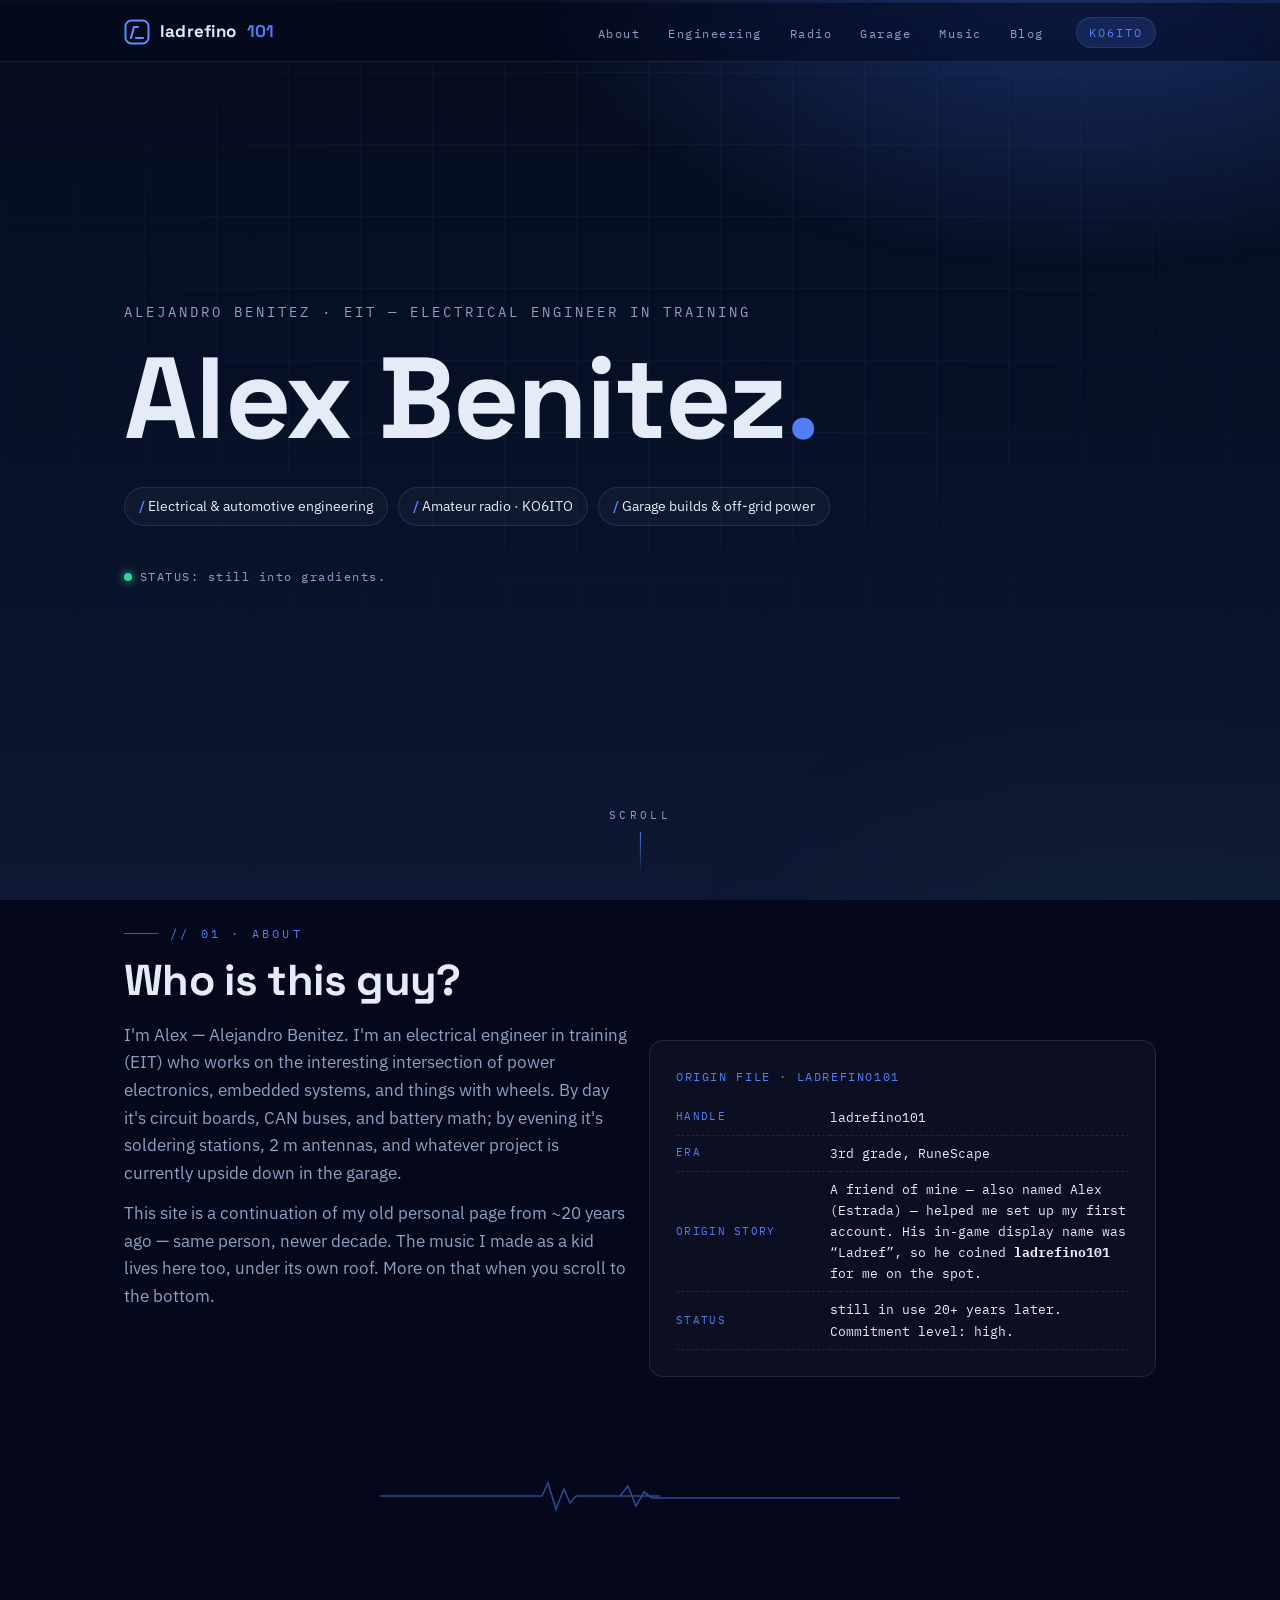
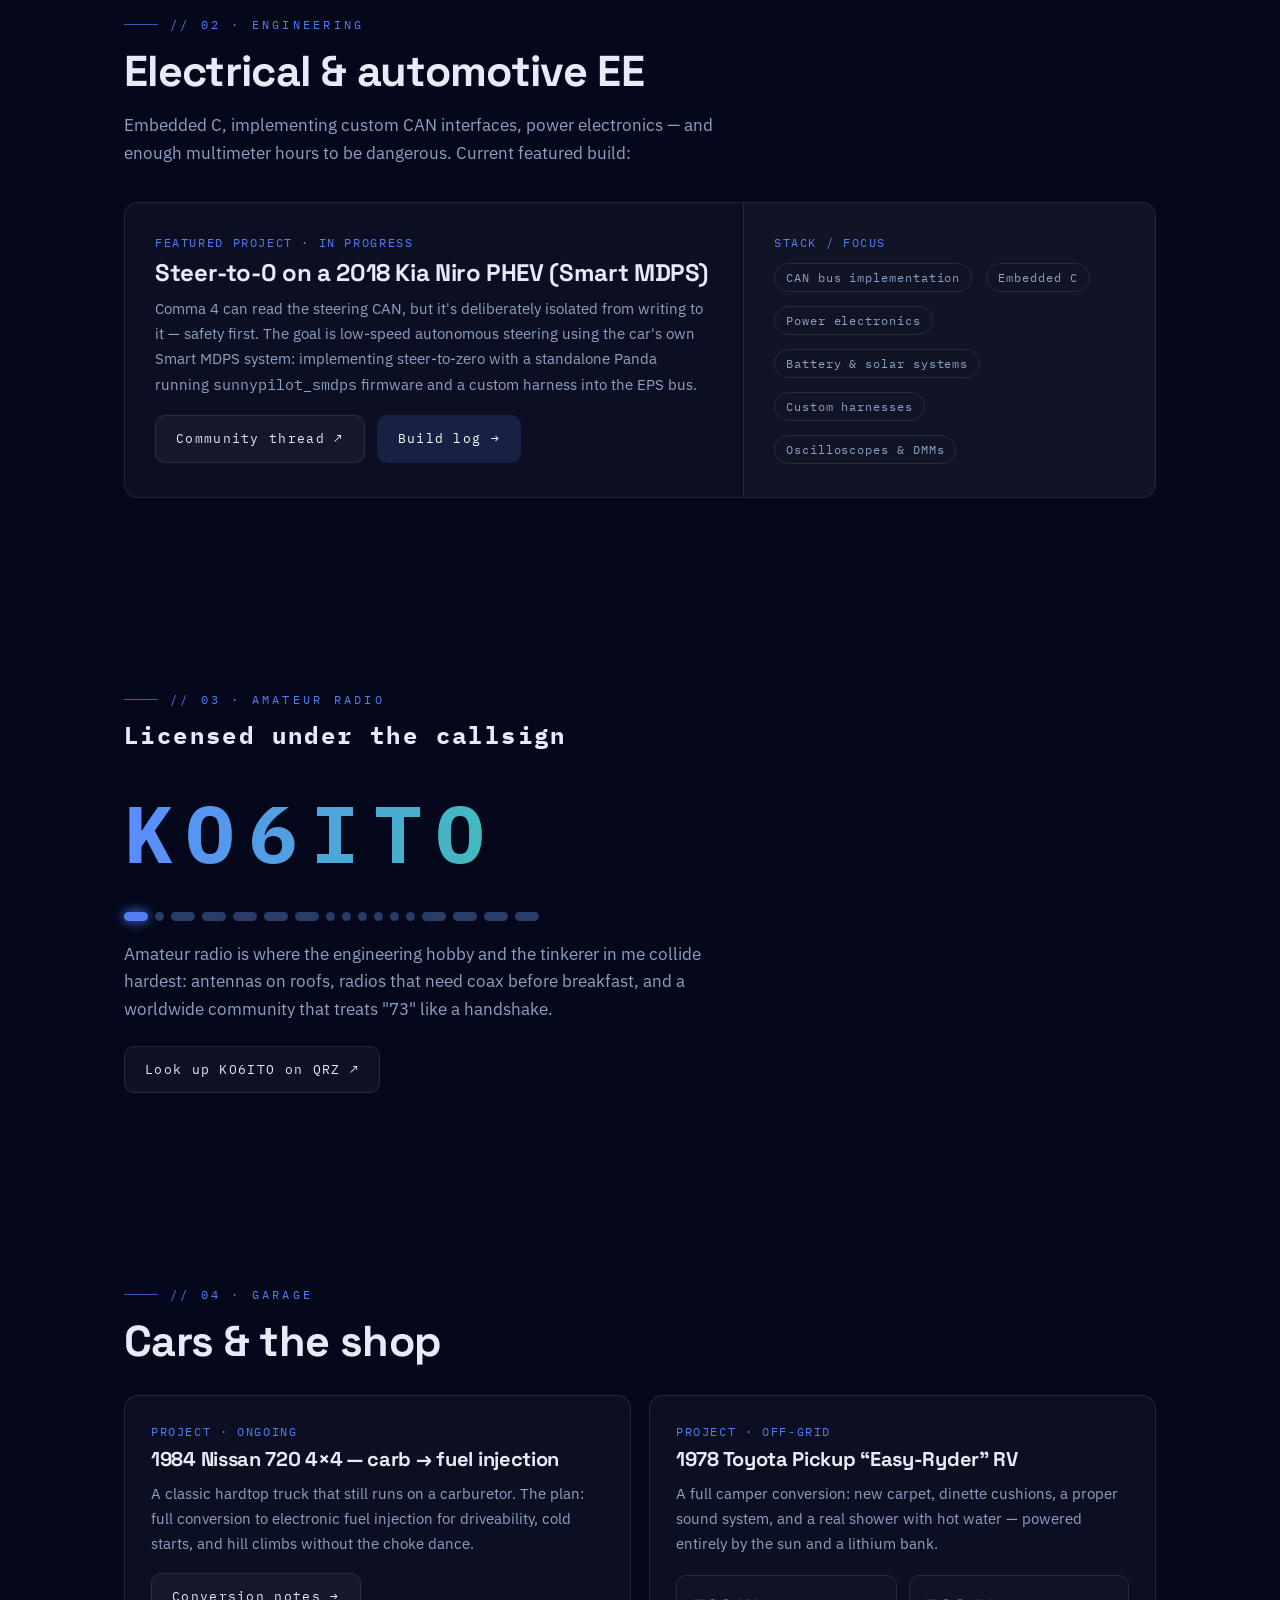
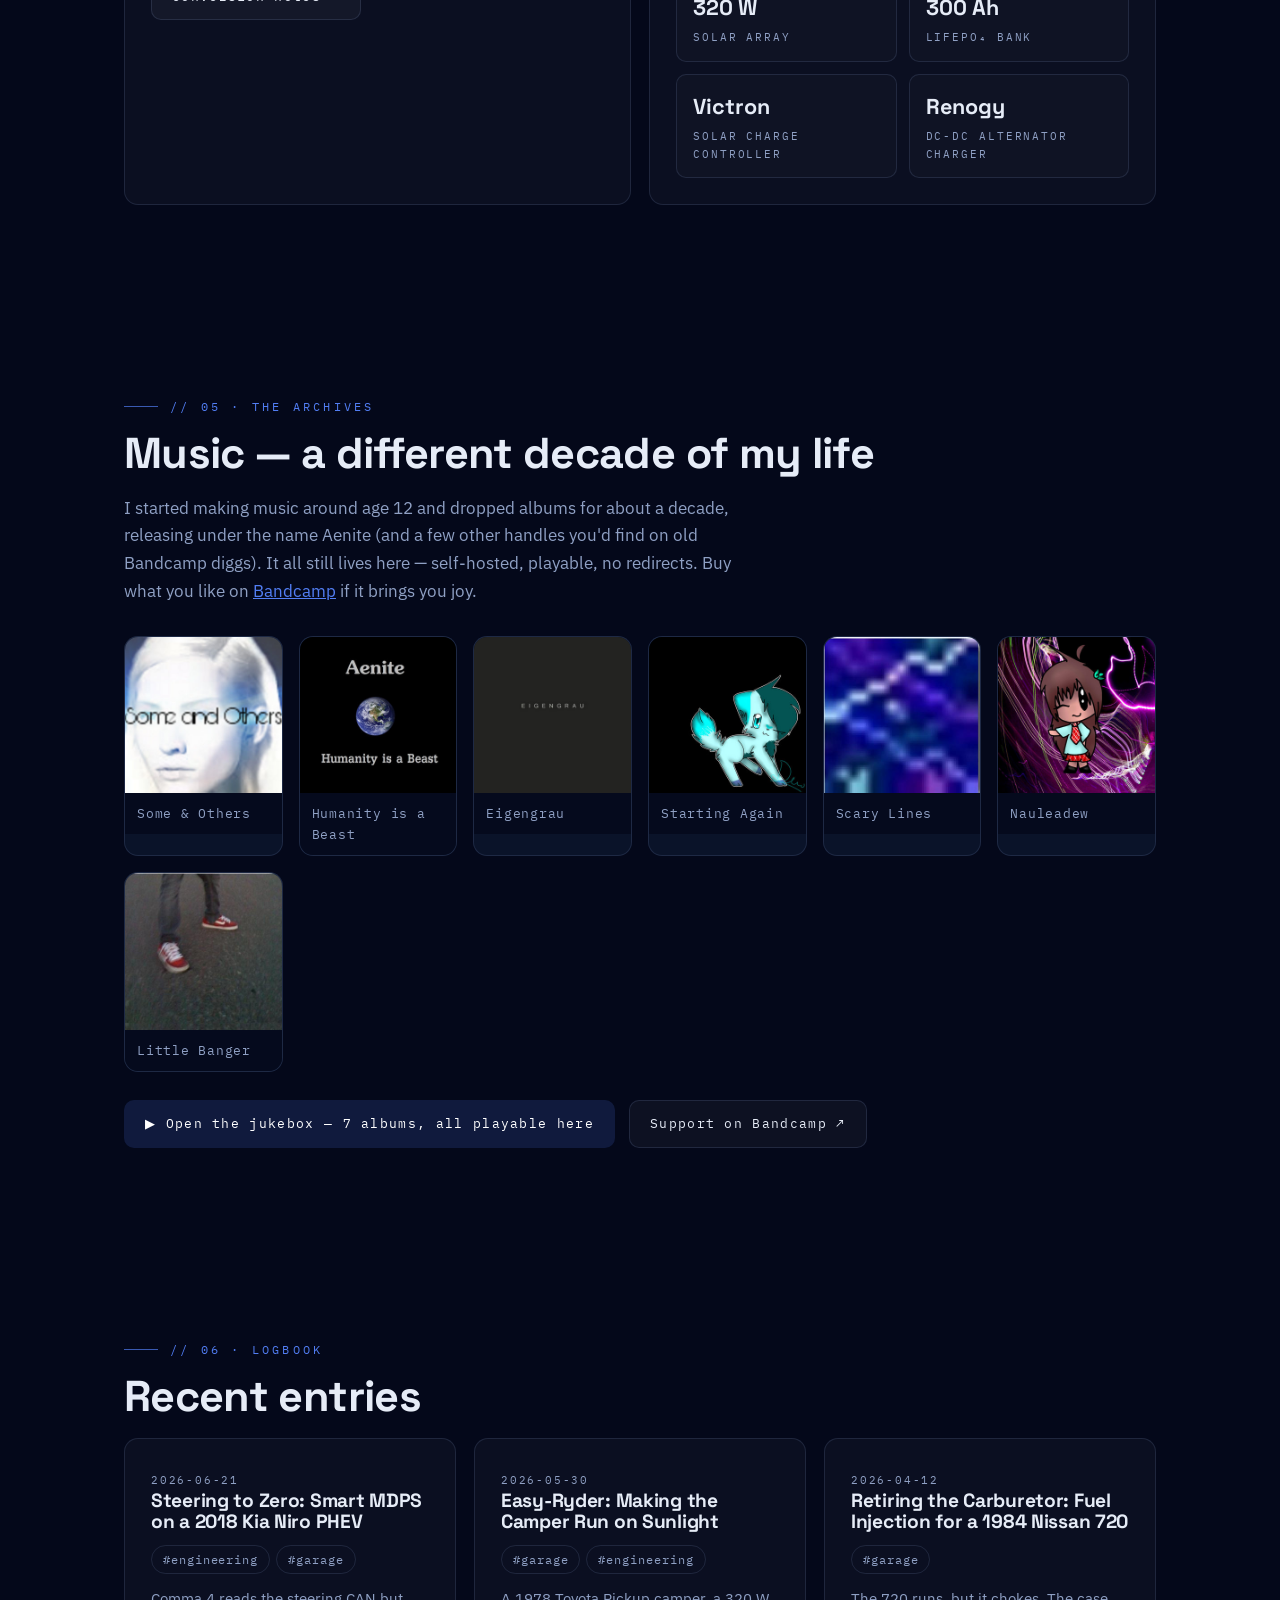
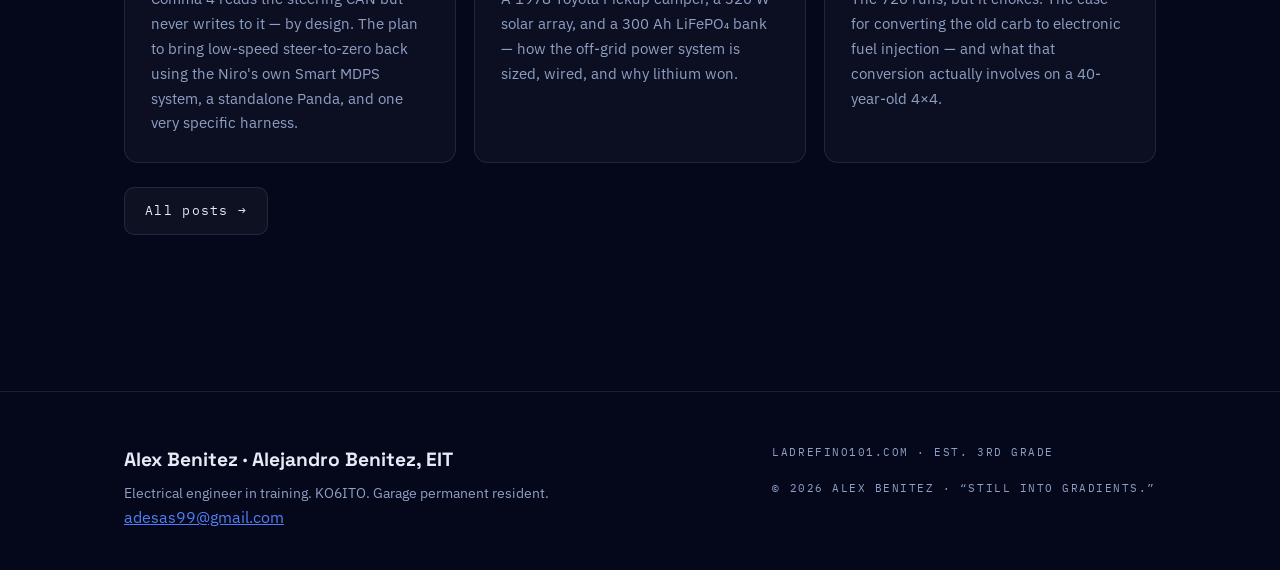
==== index.html @ 6d886c94 "Initial commit" ====
<!DOCTYPE html>
<html lang="en">
<head>
  <meta charset="UTF-8">
  <meta name="viewport" content="width=device-width, initial-scale=1.0">
  <title>Alex Benitez — Electrical Engineer · KO6ITO · Garage</title>
  <meta name="description" content="Alex Benitez (Alejandro Benitez), EIT — electrical engineer, amateur radio operator KO6ITO, and garage builder. Projects in automotive electronics, off-grid solar, and a music archive from another decade of my life.">
  <link rel="icon" type="image/svg+xml" href="favicon.svg">
  <link rel="preconnect" href="https://fonts.googleapis.com">
  <link rel="preconnect" href="https://fonts.gstatic.com" crossorigin>
  <link href="https://fonts.googleapis.com/css2?family=IBM+Plex+Mono:wght@400;500;600&family=IBM+Plex+Sans:wght@400;500;600&family=Space+Grotesk:wght@500;700&display=swap" rel="stylesheet">
  <link rel="stylesheet" href="css/style.css">
</head>
<body>

<div class="grid-layer" aria-hidden="true"></div>
<div class="progress" aria-hidden="true"></div>

<!-- ================= NAV ================= -->
<nav class="nav">
  <div class="wrap nav-inner">
    <a class="brand" href="index.html">
      <svg width="26" height="26" viewBox="0 0 26 26" fill="none" aria-hidden="true">
        <defs><linearGradient id="lg" x1="0" y1="0" x2="26" y2="26"><stop stop-color="#5b8cff"/><stop offset=".55" stop-color="#34d399"/><stop offset="1" stop-color="#ff8e3c"/></linearGradient></defs>
        <rect x="1.5" y="1.5" width="23" height="23" rx="6" stroke="url(#lg)" stroke-width="2"/>
        <path d="M7 19 L10 8 H14 M12 19 H19" stroke="url(#lg)" stroke-width="2.2" stroke-linecap="round" stroke-linejoin="round"/>
      </svg>
      ladrefino<span style="color:var(--acc)">101</span>
    </a>
    <ul class="nav-links" id="navLinks">
      <li><a href="#about">About</a></li>
      <li><a href="#engineering">Engineering</a></li>
      <li><a href="#radio">Radio</a></li>
      <li><a href="#garage">Garage</a></li>
      <li><a href="music.html">Music</a></li>
      <li><a href="blog/">Blog</a></li>
    </ul>
    <a class="callsign-chip" href="#radio" title="Amateur radio callsign">KO6ITO</a>
    <button class="nav-toggle" aria-label="Toggle menu" aria-expanded="false">≡</button>
  </div>
</nav>

<!-- ================= HERO ================= -->
<header class="hero wrap">
  <div>
    <p class="hero-formal">Alejandro Benitez · EIT — Electrical Engineer in Training</p>
    <h1 class="hero-name">Alex&nbsp;Benitez<span style="color:var(--acc)">.</span></h1>
    <div class="hero-role" role="list">
      <span class="role-chip" role="listitem"><b>/</b> Electrical &amp; automotive engineering</span>
      <span class="role-chip" role="listitem"><b>/</b> Amateur radio · KO6ITO</span>
      <span class="role-chip" role="listitem"><b>/</b> Garage builds &amp; off-grid power</span>
    </div>
    <p class="status-line mono"><span class="dot"></span>STATUS: still into gradients.</p>
  </div>
  <div class="scroll-cue" aria-hidden="true">Scroll</div>
</header>

<!-- ================= ABOUT ================= -->
<section id="about">
  <div class="wrap">
    <p class="kicker">// 01 · about</p>
    <h2 class="sec-title">Who is this guy?</h2>
    <div class="grid-2" style="align-items:start">
      <div>
        <p class="lede">I'm Alex — Alejandro Benitez. I'm an electrical engineer in training (EIT) who works on the interesting intersection of power electronics, embedded systems, and things with wheels. By day it's circuit boards, CAN buses, and battery math; by evening it's soldering stations, 2 m antennas, and whatever project is currently upside down in the garage.</p>
        <p class="lede">This site is a continuation of my old personal page from ~20 years ago — same person, newer decade. The music I made as a kid lives here too, under its own roof. More on that when you scroll to the bottom.</p>
      </div>
      <div class="card" style="margin-top:18px">
        <span class="meta">Origin file · ladrefino101</span>
        <table class="spec-table">
          <tr><td>handle</td><td>ladrefino101</td></tr>
          <tr><td>era</td><td>3rd grade, RuneScape</td></tr>
          <tr><td>origin story</td><td>A friend of mine — also named Alex (Estrada) — helped me set up my first account. His in-game display name was “Ladref”, so he coined <b>ladrefino101</b> for me on the spot.</td></tr>
          <tr><td>status</td><td>still in use 20+ years later. Commitment level: high.</td></tr>
        </table>
      </div>
    </div>
  </div>
</section>

<div class="divider" aria-hidden="true">
  <svg viewBox="0 0 520 34" fill="none"><path d="M0 17 H150 L162 17 L168 4 L176 30 L184 10 L190 24 L196 17 H280 M240 17 l8 -10 l8 20 l8 -14 l8 6 H520" stroke="var(--acc)" stroke-width="1.6"/></svg>
</div>

<!-- ================= ENGINEERING ================= -->
<section id="engineering">
  <div class="wrap">
    <p class="kicker">// 02 · engineering</p>
    <h2 class="sec-title">Electrical &amp; automotive EE</h2>
    <p class="lede" style="margin-bottom:34px">Embedded C, implementing custom CAN interfaces, power electronics — and enough multimeter hours to be dangerous. Current featured build:</p>

    <div class="card" style="padding:0; overflow:hidden; display:grid; grid-template-columns: 1.2fr .8fr;">
      <div style="padding:30px">
        <span class="meta">Featured project · in progress</span>
        <h3 style="font-size:1.5rem">Steer-to-0 on a 2018 Kia Niro PHEV (Smart MDPS)</h3>
        <p>Comma 4 can read the steering CAN, but it's deliberately isolated from writing to it — safety first. The goal is low-speed autonomous steering using the car's own Smart MDPS system: implementing steer-to-zero with a standalone Panda running <span class="mono">sunnypilot_smdps</span> firmware and a custom harness into the EPS bus.</p>
        <div style="margin-top:18px; display:flex; gap:12px; flex-wrap:wrap">
          <a class="btn" href="https://community.sunnypilot.ai/t/implementing-smart-mdps-steer-to-0-on-2018-kia-niro-phev-with-comma-4-and-standalone-panda/6451" target="_blank" rel="noopener">Community thread ↗</a>
          <a class="btn btn-primary" href="blog/smdps-steer-to-zero-kia-niro.html">Build log →</a>
        </div>
      </div>
      <div style="background:rgba(255,255,255,.02); border-left:1px solid var(--line); padding:30px; display:flex; flex-direction:column; justify-content:center;">
        <span class="meta">Stack / focus</span>
        <div style="display:flex; flex-wrap:wrap; gap:8px;">
          <span class="chip" style="cursor:default">CAN bus implementation</span><span class="chip" style="cursor:default">Embedded C</span>
          <span class="chip" style="cursor:default">Power electronics</span><span class="chip" style="cursor:default">Battery &amp; solar systems</span>
          <span class="chip" style="cursor:default">Custom harnesses</span><span class="chip" style="cursor:default">Oscilloscopes &amp; DMMs</span>
        </div>
      </div>
    </div>
  </div>
</section>

<!-- ================= RADIO ================= -->
<section id="radio">
  <div class="wrap">
    <p class="kicker">// 03 · amateur radio</p>
    <h2 class="sec-title" style="font-size:1.5rem; font-family:var(--font-mono); letter-spacing:.1em;">Licensed under the callsign</h2>
    <div class="callsign-display">KO6ITO</div>
    <p class="morse" id="morseRow" aria-hidden="true"></p>
    <!-- EDIT ME: tell your radio story — license class/year, rig(s), bands you work, repeaters, projects. -->
    <p class="lede">Amateur radio is where the engineering hobby and the tinkerer in me collide hardest: antennas on roofs, radios that need coax before breakfast, and a worldwide community that treats "73" like a handshake.</p>
    <!-- EDIT ME: add your rig / antenna list or ham projects here as cards. -->
    <div style="margin-top:22px">
      <a class="btn" href="https://www.qrz.com/db/KO6ITO" target="_blank" rel="noopener">Look up KO6ITO on QRZ ↗</a>
    </div>
  </div>
</section>

<!-- ================= GARAGE ================= -->
<section id="garage">
  <div class="wrap">
    <p class="kicker">// 04 · garage</p>
    <h2 class="sec-title">Cars &amp; the shop</h2>
    <div class="grid-2" style="margin-top:30px">
      <div class="card">
        <span class="meta">Project · ongoing</span>
        <h3>1984 Nissan 720 4×4 — carb → fuel injection</h3>
        <p>A classic hardtop truck that still runs on a carburetor. The plan: full conversion to electronic fuel injection for driveability, cold starts, and hill climbs without the choke dance.</p>
        <div style="margin-top:16px"><a class="btn" href="blog/nissan720-carb-to-fi.html">Conversion notes →</a></div>
      </div>
      <div class="card">
        <span class="meta">Project · off-grid</span>
        <h3>1978 Toyota Pickup “Easy-Ryder” RV</h3>
        <p>A full camper conversion: new carpet, dinette cushions, a proper sound system, and a real shower with hot water — powered entirely by the sun and a lithium bank.</p>
        <div class="spec-grid">
          <div class="spec-cell"><div class="v">320 W</div><div class="k">Solar array</div></div>
          <div class="spec-cell"><div class="v">300 Ah</div><div class="k">LiFePO₄ bank</div></div>
          <div class="spec-cell"><div class="v">Victron</div><div class="k">Solar charge controller</div></div>
          <div class="spec-cell"><div class="v">Renogy</div><div class="k">DC-DC alternator charger</div></div>
        </div>
      </div>
    </div>
  </div>
</section>

<!-- ================= MUSIC ARCHIVE ================= -->
<section id="music">
  <div class="wrap">
    <p class="kicker">// 05 · the archives</p>
    <h2 class="sec-title">Music — a different decade of my life</h2>
    <p class="lede" style="margin-bottom:30px">I started making music around age 12 and dropped albums for about a decade, releasing under the name Aenite (and a few other handles you'd find on old Bandcamp diggs). It all still lives here — self-hosted, playable, no redirects. Buy what you like on <a href="https://aenite.bandcamp.com/" target="_blank" rel="noopener" style="color:var(--acc)">Bandcamp</a> if it brings you joy.</p>

    <!-- covers are downloaded locally; full tracklists + player live in music.html -->
    <div class="album-strip">
      <a class="album-tile" href="music.html#some-and-others"><img src="covers/some-and-others.jpg" alt="Some and Others cover" loading="lazy"><div class="cap">Some &amp; Others</div></a>
      <a class="album-tile" href="music.html#humanity-is-a-beast"><img src="covers/humanity-is-a-beast.jpg" alt="Humanity is a Beast cover" loading="lazy"><div class="cap">Humanity is a Beast</div></a>
      <a class="album-tile" href="music.html#eigengrau"><img src="covers/eigengrau.jpg" alt="Eigengrau cover" loading="lazy"><div class="cap">Eigengrau</div></a>
      <a class="album-tile" href="music.html#starting-again"><img src="covers/starting-again.jpg" alt="Starting Again cover" loading="lazy"><div class="cap">Starting Again</div></a>
      <a class="album-tile" href="music.html#scary-lines"><img src="covers/scary-lines.jpg" alt="Scary Lines cover" loading="lazy"><div class="cap">Scary Lines</div></a>
      <a class="album-tile" href="music.html#nauleadew"><img src="covers/nauleadew.jpg" alt="Nauleadew cover" loading="lazy"><div class="cap">Nauleadew</div></a>
      <a class="album-tile" href="music.html#little-banger"><img src="covers/little-banger.jpg" alt="Little Banger cover" loading="lazy"><div class="cap">Little Banger</div></a>
    </div>

    <div style="margin-top:28px; display:flex; gap:14px; flex-wrap:wrap;">
      <a class="btn btn-primary" href="music.html">▶ Open the jukebox — 7 albums, all playable here</a>
      <a class="btn" href="https://aenite.bandcamp.com/" target="_blank" rel="noopener">Support on Bandcamp ↗</a>
    </div>
  </div>
</section>

<!-- ================= BLOG TEASER ================= -->
<section id="blog-teaser">
  <div class="wrap">
    <p class="kicker">// 06 · logbook</p>
    <h2 class="sec-title">Recent entries</h2>
    <div class="grid-3" id="blogTeaser"><!-- filled by blog/data.js --></div>
    <div style="margin-top:24px"><a class="btn" href="blog/">All posts →</a></div>
  </div>
</section>

<!-- ================= FOOTER ================= -->
<footer>
  <div class="wrap foot-grid">
    <div>
      <div class="foot-name">Alex Benitez · Alejandro Benitez, EIT</div>
      <div class="foot-sub">Electrical engineer in training. KO6ITO. Garage permanent resident.</div>
      <!-- EDIT ME: update email / socials -->
      <a href="mailto:adesas99@gmail.com" style="color:var(--acc)">adesas99@gmail.com</a>
    </div>
    <div class="fine">
      ladrefino101.com · est. 3rd grade<br><br>
      © <span data-year>2026</span> Alex Benitez · “Still into gradients.”
    </div>
  </div>
</footer>

<script src="blog/data.js"></script>
<script src="js/main.js"></script>
<script>
/* blog teaser — latest 3 posts */
(function(){
  const el = document.getElementById('blogTeaser');
  if (!el || !window.BLOG_POSTS) return;
  const posts = [...window.BLOG_POSTS].sort((a,b)=> b.date.localeCompare(a.date)).slice(0,3);
  el.innerHTML = posts.map(p => `
    <a class="card post-card" href="${p.file}">
      <span class="post-date">${p.date}</span>
      <h3>${p.title}</h3>
      <div style="margin:10px 0">${p.tags.map(t=>`<span class="chip" style="cursor:default">#${t}</span>`).join('')}</div>
      <div class="post-excerpt">${p.excerpt}</div>
    </a>`).join('');
})();
</script>
</body>
</html>
---- css/style.css ----
/* ============================================================
   ladrefino101.com — design system
   Deep navy base → green → orange as you scroll.
   Fonts: Space Grotesk (display) / IBM Plex Mono (labels) / system body
   ============================================================ */

:root {
  /* palette */
  --ink-950: #04081a;          /* page base, top of the gradient journey */
  --ink-900: #061027;
  --ink-800: #0a1a3d;
  --text:    #e6ecf7;
  --muted:   #8fa0c4;
  --line:    rgba(148, 175, 230, .14);

  /* scroll-driven (updated by js/main.js) */
  --bgA: #04081a;              /* gradient top */
  --bgB: #061129;              /* gradient bottom */
  --acc: #5b8cff;              /* live accent: blue → green → orange */
  --acc-soft: rgba(91, 140, 255, .16);
  --glow1-a: .30;              /* top glow (blue) alpha — fades out on scroll */
  --glow2-a: 0.00;             /* bottom glow (orange) alpha — fades in on scroll */
  --scroll-progress: 0;

  /* type */
  --font-display: "Space Grotesk", "Segoe UI", system-ui, sans-serif;
  --font-body: "IBM Plex Sans", "Segoe UI", system-ui, -apple-system, sans-serif;
  --font-mono: "IBM Plex Mono", ui-monospace, "Cascadia Code", Consolas, monospace;

  --radius: 14px;
  --maxw: 1080px;
}

* { box-sizing: border-box; }

html { scroll-behavior: smooth; }

body {
  margin: 0;
  font-family: var(--font-body);
  color: var(--text);
  background: var(--ink-950);
  line-height: 1.65;
  -webkit-font-smoothing: antialiased;
  overflow-x: hidden;
}

/* ---------- fixed background layers (the scroll gradient) ---------- */
body::before {
  content: "";
  position: fixed; inset: 0; z-index: -3;
  background: linear-gradient(180deg, var(--bgA) 0%, var(--ink-900) 45%, var(--bgB) 100%);
}
body::after {
  content: "";
  position: fixed; inset: 0; z-index: -2; pointer-events: none;
  background:
    radial-gradient(60rem 34rem at 85% -6%,  rgba(64,120,255, calc(.28 * var(--glow1-a) + .10)) , transparent 60%),
    radial-gradient(70rem 40rem at 12% 108%, rgba(255,138, 42, calc(var(--glow2-a)))        , transparent 62%),
    radial-gradient(50rem 30rem at 90% 106%, rgba( 52, 211,153, calc(.16 * var(--glow2-a) + .04)), transparent 60%);
}

/* faint schematic grid */
.grid-layer {
  position: fixed; inset: 0; z-index: -1; pointer-events: none; opacity: .05;
  background-image:
    linear-gradient(rgba(148,175,230,.9) 1px, transparent 1px),
    linear-gradient(90deg, rgba(148,175,230,.9) 1px, transparent 1px);
  background-size: 72px 72px;
  mask-image: radial-gradient(ellipse 90% 70% at 50% 30%, black 30%, transparent 78%);
}

/* scroll progress bar — full spectrum blue→green→orange */
.progress {
  position: fixed; top: 0; left: 0; right: 0; height: 3px; z-index: 60;
  background: linear-gradient(90deg, #4f7dff, #2dd4a0 55%, #ff8e3c);
  transform-origin: left center;
  transform: scaleX(var(--scroll-progress));
}

/* ---------- layout primitives ---------- */
.wrap { max-width: var(--maxw); margin: 0 auto; padding: 0 24px; }
section { padding: 96px 0; position: relative; }
@media (max-width: 700px) { section { padding: 64px 0; } }

.kicker {
  font-family: var(--font-mono);
  font-size: .72rem; letter-spacing: .28em; text-transform: uppercase;
  color: var(--acc); margin: 0 0 14px; display: flex; align-items: center; gap: 12px;
}
.kicker::before { content: ""; width: 34px; height: 1px; background: currentColor; opacity: .7; }

h1,h2,h3 { font-family: var(--font-display); line-height: 1.08; margin: 0; letter-spacing: -.015em; }
h2.sec-title { font-size: clamp(1.9rem, 4vw, 2.7rem); font-weight: 700; margin-bottom: 18px; }
.lede { color: var(--muted); max-width: 62ch; font-size: 1.05rem; margin: 0 0 12px; }

a { color: inherit; }
.mono { font-family: var(--font-mono); }

/* ---------- nav ---------- */
.nav {
  position: fixed; top: 3px; left: 0; right: 0; z-index: 50;
  backdrop-filter: blur(14px) saturate(1.2);
  -webkit-backdrop-filter: blur(14px) saturate(1.2);
  background: rgba(4, 8, 26, .55);
  border-bottom: 1px solid var(--line);
}
.nav-inner { display: flex; align-items: center; gap: 20px; height: 58px; }
.brand { font-family: var(--font-display); font-weight: 700; font-size: 1.06rem; text-decoration: none; letter-spacing: .01em; display:flex; align-items:center; gap:10px;}
.brand svg { flex:none; }
.nav-links { display: flex; gap: 4px; margin-left: auto; list-style: none; padding: 0; }
.nav-links a {
  text-decoration: none; font-family: var(--font-mono); font-size: .78rem; letter-spacing: .12em;
  color: var(--muted); padding: 8px 12px; border-radius: 8px; transition: color .15s, background .15s;
}
.nav-links a:hover { color: var(--text); background: rgba(255,255,255,.06); }
.callsign-chip {
  font-family: var(--font-mono); font-size: .72rem; letter-spacing: .18em;
  border: 1px solid var(--line); border-radius: 999px; padding: 5px 12px; color: var(--acc);
  background: var(--acc-soft); text-decoration: none; white-space: nowrap;
}
.nav-toggle { display:none; margin-left:auto; background:none; border:1px solid var(--line); border-radius:8px; color:var(--text); font-size:1.2rem; padding:4px 10px; cursor:pointer;}

@media (max-width: 860px) {
  .nav-links { display:none; position:absolute; top:58px; left:0; right:0; flex-direction:column; background:rgba(4,8,26,.97); border-bottom:1px solid var(--line); padding:10px 16px 18px;}
  .nav-links.open { display:flex; }
  .nav-links a { font-size:.9rem; padding:10px 8px; }
  .callsign-chip { margin-left:auto; }
  .nav-toggle { display:block; order:5; }
}

/* ---------- hero ---------- */
.hero { min-height: 92vh; display: flex; align-items: center; padding-top: 58px; }
.hero-name { font-size: clamp(3rem, 9.5vw, 7.2rem); font-weight: 700; }
.hero-formal { font-family: var(--font-mono); color: var(--muted); margin-bottom: 14px; letter-spacing:.22em; text-transform: uppercase; font-size: clamp(.68rem, 1.6vw, .85rem);}
.hero-role { display:flex; flex-wrap:wrap; gap:10px; margin-top: 26px; }
.role-chip {
  border:1px solid var(--line); border-radius:999px; padding:7px 14px; font-size:.85rem; color:var(--text);
  background: rgba(255,255,255,.03);
}
.role-chip b { color: var(--acc); font-weight:600; }
.status-line { margin-top: 40px; font-family: var(--font-mono); font-size:.78rem; color:var(--muted); letter-spacing:.12em;}
.status-line .dot { display:inline-block; width:8px; height:8px; border-radius:50%; background:#34d399; margin-right:8px; box-shadow:0 0 10px #34d399; animation:pulse 2.4s infinite;}
@keyframes pulse { 50% { opacity:.35; } }

.scroll-cue { position:absolute; bottom:26px; left:50%; transform:translateX(-50%); color:var(--muted); font-family:var(--font-mono); font-size:.7rem; letter-spacing:.3em; text-transform:uppercase; display:flex; flex-direction:column; align-items:center; gap:8px;}
.scroll-cue::after { content:""; width:1px; height:42px; background:linear-gradient(180deg, var(--acc), transparent); animation: cue 1.8s ease-in-out infinite;}
@keyframes cue { 50% { transform: scaleY(.45); opacity:.5 } }

/* ---------- cards & grids ---------- */
.card {
  background: rgba(255,255,255,.03);
  border: 1px solid var(--line);
  border-radius: var(--radius);
  padding: 26px;
  transition: transform .18s ease, border-color .18s ease, background .18s ease;
}
.card:hover { transform: translateY(-3px); border-color: rgba(148,175,230,.32); background: rgba(255,255,255,.045); }

.grid-2 { display:grid; grid-template-columns: 1fr 1fr; gap:18px; }
.grid-3 { display:grid; grid-template-columns: repeat(3,1fr); gap:18px; }
@media (max-width: 900px){ .grid-2,.grid-3 { grid-template-columns:1fr; } }

.card h3 { font-size:1.25rem; margin-bottom:10px; }
.card p { color:var(--muted); margin:.4em 0; font-size:.96rem;}
.card .meta { font-family:var(--font-mono); font-size:.72rem; letter-spacing:.14em; text-transform:uppercase; color:var(--acc); margin-bottom:8px; display:block;}

/* tag chips */
.chip {
  display:inline-block; font-family:var(--font-mono); font-size:.72rem; letter-spacing:.08em;
  border:1px solid var(--line); border-radius:999px; padding:4px 11px; margin: 3px 6px 3px 0;
  color:var(--muted); text-decoration:none; cursor:pointer; background:none; transition:.15s;
}
.chip:hover { color:var(--text); border-color:rgba(148,175,230,.4); }
.chip.active { color:#04120c; background:var(--acc); border-color:transparent; font-weight:600; }

/* buttons */
.btn {
  display:inline-flex; align-items:center; gap:9px; text-decoration:none; cursor:pointer;
  font-family:var(--font-mono); font-size:.82rem; letter-spacing:.1em;
  border-radius:10px; padding:12px 20px; border:1px solid var(--line); color:var(--text);
  background:rgba(255,255,255,.04); transition:.16s;
}
.btn:hover { border-color: rgba(148,175,230,.45); transform: translateY(-1px); }
.btn-primary { background: var(--acc-soft); border-color: transparent; color:#fff; }
.btn-primary:hover { filter:brightness(1.2); }

/* ---------- section dividers (oscilloscope trace) ---------- */
.divider { height:46px; display:flex; align-items:center; justify-content:center; opacity:.55; }
.divider svg { width:min(520px,80%); height:34px; }

/* ---------- about / origin card ---------- */
.spec-table { font-family:var(--font-mono); font-size:.8rem; border-collapse:collapse; width:100%; margin-top:14px;}
.spec-table td { padding:7px 0; border-bottom:1px dashed var(--line); color:var(--muted);}
.spec-table td:first-child { color:var(--acc); letter-spacing:.12em; text-transform:uppercase; font-size:.68rem; width:34%;}
.spec-table td:last-child { color:var(--text); }

/* ---------- radio callsign / morse ---------- */
.callsign-display {
  font-family: var(--font-mono); font-weight:700; letter-spacing:.18em;
  font-size: clamp(2.4rem, 8vw, 5rem); margin: 10px 0 6px;
  background: linear-gradient(90deg, #5b8cff, #34d399 55%, #ff8e3c);
  -webkit-background-clip: text; background-clip:text; color: transparent;
}
.morse { display:flex; gap:7px; align-items:center; height:16px; margin-top:10px;}
.morse span { width:9px; height:9px; border-radius:50%; background:#2a3c68; transition:background .1s, box-shadow .1s;}
.morse span.dash { width:24px; border-radius:5px; }
.morse span.on { background: var(--acc); box-shadow: 0 0 12px var(--acc); }

/* ---------- garage spec table ---------- */
.spec-grid { display:grid; grid-template-columns:repeat(auto-fit,minmax(160px,1fr)); gap:12px; margin-top:18px;}
.spec-cell { border:1px solid var(--line); border-radius:10px; padding:14px 16px; background:rgba(255,255,255,.02);}
.spec-cell .v { font-family:var(--font-display); font-size:1.35rem; font-weight:700; color:var(--text);}
.spec-cell .k { font-family:var(--font-mono); font-size:.66rem; letter-spacing:.18em; text-transform:uppercase; color:var(--muted); margin-top:4px;}

/* ---------- music strip (on index) ---------- */
.album-strip { display:grid; grid-template-columns:repeat(auto-fill,minmax(150px,1fr)); gap:16px; }
.album-tile { text-decoration:none; color:var(--text); border-radius:var(--radius); overflow:hidden; position:relative; border:1px solid var(--line); background:#0a1329; transition:.18s;}
.album-tile:hover { transform:translateY(-4px) scale(1.015); border-color:rgba(148,175,230,.4);}
.album-tile img { width:100%; aspect-ratio:1; object-fit:cover; display:block;}
.album-tile .cap { padding:10px 12px; font-size:.8rem; font-family:var(--font-mono); letter-spacing:.06em; color:var(--muted); background:rgba(4,8,26,.72);}
.album-tile:hover .cap { color:var(--text); }

/* ---------- music page (jukebox) ---------- */
.juke-layout { display:grid; grid-template-columns: 300px 1fr; gap:26px; align-items:start;}
@media (max-width: 940px){ .juke-layout { grid-template-columns:1fr; } .player-panel{ position:static !important; order:-1;} }

.album-rail { display:flex; flex-direction:column; gap:10px; max-height:none;}
@media(min-width:941px){ .album-rail { position:sticky; top:86px; max-height:calc(100vh - 110px); overflow:auto; padding-right:4px;} }

.rail-item { display:flex; gap:12px; align-items:center; text-decoration:none; color:var(--muted); border:1px solid transparent; border-radius:12px; padding:8px; transition:.15s; cursor:pointer; background:none; width:100%; text-align:left;}
.rail-item:hover { background:rgba(255,255,255,.04); color:var(--text);}
.rail-item.active { border-color:var(--line); background:var(--acc-soft); color:var(--text);}
.rail-item img { width:52px; height:52px; border-radius:8px; object-fit:cover; flex:none;}
.rail-item .t { font-size:.9rem; font-weight:600; line-height:1.25;}
.rail-item .y { font-family:var(--font-mono); font-size:.68rem; color:var(--muted);}

.player-panel { position:sticky; top:86px; }
@media(max-width:940px){ .player-panel{ position:relative; top:0;} }
.now-playing { display:flex; gap:18px; align-items:center; margin-bottom:20px;}
.np-art { width:150px; height:150px; border-radius:12px; object-fit:cover; flex:none; box-shadow:0 14px 40px rgba(0,0,0,.5); background:#0a1329;}
.np-title { font-family:var(--font-display); font-size:1.3rem; font-weight:700; }
.np-sub { color:var(--muted); font-size:.85rem; margin-top:4px;}

.tracklist { list-style:none; margin:16px 0 0; padding:0; max-height:320px; overflow:auto; border-top:1px solid var(--line);}
.track { display:flex; align-items:center; gap:12px; padding:9px 10px; border-radius:9px; cursor:pointer; font-size:.9rem; color:var(--muted); transition:background .12s;}
.track:hover { background:rgba(255,255,255,.05); color:var(--text);}
.track.playing { color:var(--acc); }
.track .num { font-family:var(--font-mono); font-size:.7rem; width:26px; flex:none;}
.track .tt { flex:1; overflow:hidden; text-overflow:ellipsis; white-space:nowrap;}
.track .bonus-badge { font-family:var(--font-mono); font-size:.58rem; letter-spacing:.14em; border:1px solid var(--acc); color:var(--acc); border-radius:999px; padding:2px 7px; flex:none;}
.track .dur { font-family:var(--font-mono); font-size:.68rem; width:42px; text-align:right; flex:none; opacity:.75;}
.track .dl { font-size:.85rem; color:var(--muted); text-decoration:none; flex:none; opacity:0; transition:.12s;}
.track:hover .dl { opacity:.9; }

.transport { display:flex; align-items:center; gap:14px; margin-top:16px; flex-wrap:wrap;}
.tbtn { background:rgba(255,255,255,.05); border:1px solid var(--line); color:var(--text); width:44px; height:44px; border-radius:50%; display:flex; align-items:center; justify-content:center; cursor:pointer; transition:.14s;}
.tbtn:hover { border-color:rgba(148,175,230,.45);}
.tbtn.main { width:56px; height:56px; background:var(--acc-soft); }
input[type=range] { -webkit-appearance:none; appearance:none; width:100%; height:4px; border-radius:2px; background:rgba(148,175,230,.22); outline:none;}
input[type=range]::-webkit-slider-thumb { -webkit-appearance:none; appearance:none; width:13px; height:13px; border-radius:50%; background:var(--acc); cursor:pointer; box-shadow:0 0 8px var(--acc);}
input[type=range]::-moz-range-thumb { width:13px;height:13px;border:none;border-radius:50%;background:var(--acc);cursor:pointer;}
.time-row { display:flex; justify-content:space-between; font-family:var(--font-mono); font-size:.7rem; color:var(--muted); margin-top:8px;}
#seekbar { width:100%; }

.viz-canvas { width:100%; height:64px; display:block; border-radius:10px; background:rgba(255,255,255,.03); margin-top:18px;}

/* ---------- blog ---------- */
.blog-list { display:flex; flex-direction:column; gap:14px; }
.post-card { display:block; text-decoration:none; color:var(--text);}
.post-card h3 { font-size:1.2rem; }
.post-date { font-family:var(--font-mono); font-size:.7rem; letter-spacing:.16em; color:var(--muted); text-transform:uppercase;}
.post-excerpt { color:var(--muted); margin-top:8px; font-size:.94rem;}

article.prose { max-width: 72ch; }
article.prose h2 { font-size:1.7rem; margin:0 0 18px;}
article.prose p, article.prose li { color:#c3cde3; }
article.prose a { color:var(--acc); text-decoration:none; border-bottom:1px dotted currentColor;}
article.prose code { font-family:var(--font-mono); font-size:.85em; background:rgba(255,255,255,.06); padding:2px 6px; border-radius:5px;}
article.prose pre { background:#060d20; border:1px solid var(--line); border-radius:10px; padding:16px; overflow:auto; font-family:var(--font-mono); font-size:.8rem;}
.post-tags { margin-bottom:18px; }

/* ---------- footer ---------- */
footer { border-top:1px solid var(--line); padding:52px 0 40px; margin-top:60px;}
.foot-grid { display:flex; flex-wrap:wrap; gap:30px; justify-content:space-between; align-items:flex-start;}
.foot-name { font-family:var(--font-display); font-weight:700; font-size:1.2rem;}
.foot-sub { color:var(--muted); font-size:.85rem; margin-top:6px;}
footer .fine { font-family:var(--font-mono); font-size:.68rem; letter-spacing:.14em; color:var(--muted); text-transform:uppercase;}

/* 404 */
.lost { min-height:70vh; display:flex; flex-direction:column; justify-content:center; align-items:center; text-align:center; gap:14px;}
.lost .big { font-family:var(--font-display); font-size:clamp(3rem,12vw,6rem); font-weight:700; }

::selection { background: var(--acc-soft); color:#fff; }
::-webkit-scrollbar { width:10px; height:10px;}
::-webkit-scrollbar-thumb { background:rgba(148,175,230,.25); border-radius:6px;}
::-webkit-scrollbar-track { background:transparent;}
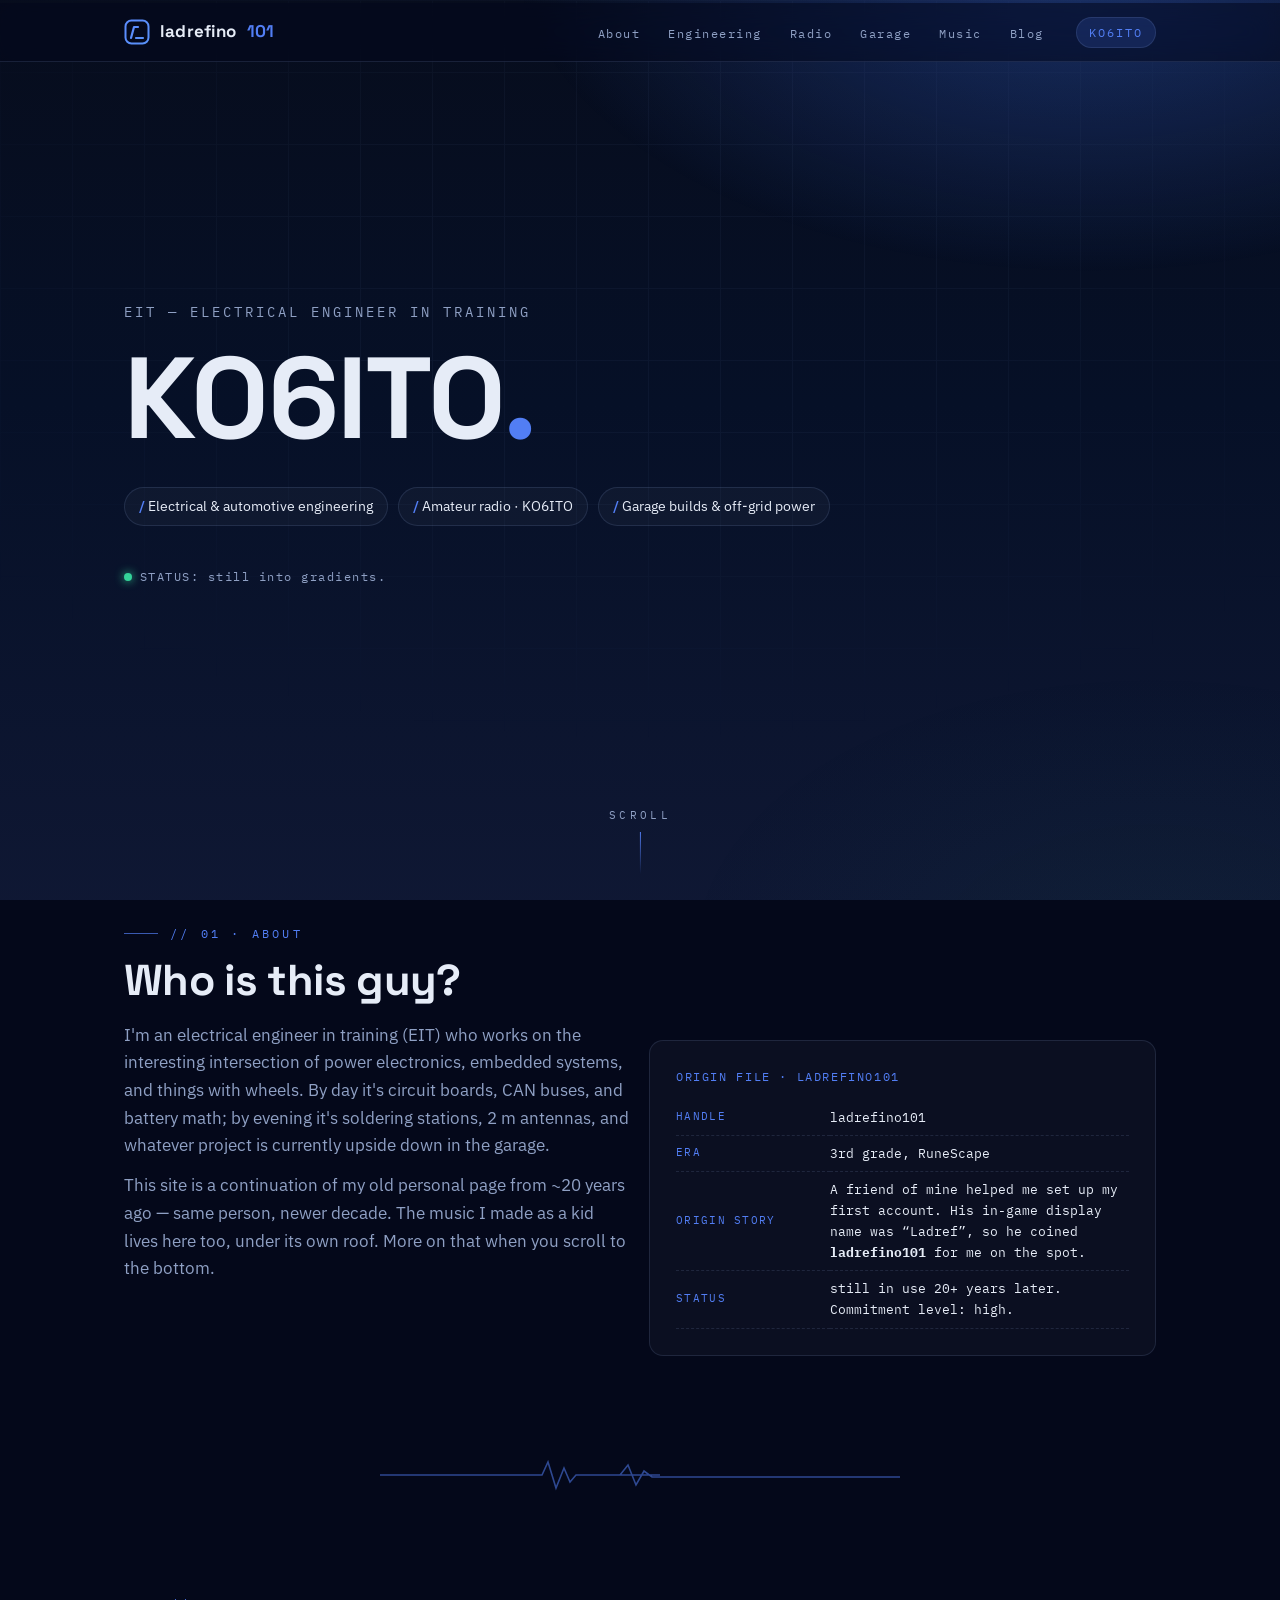
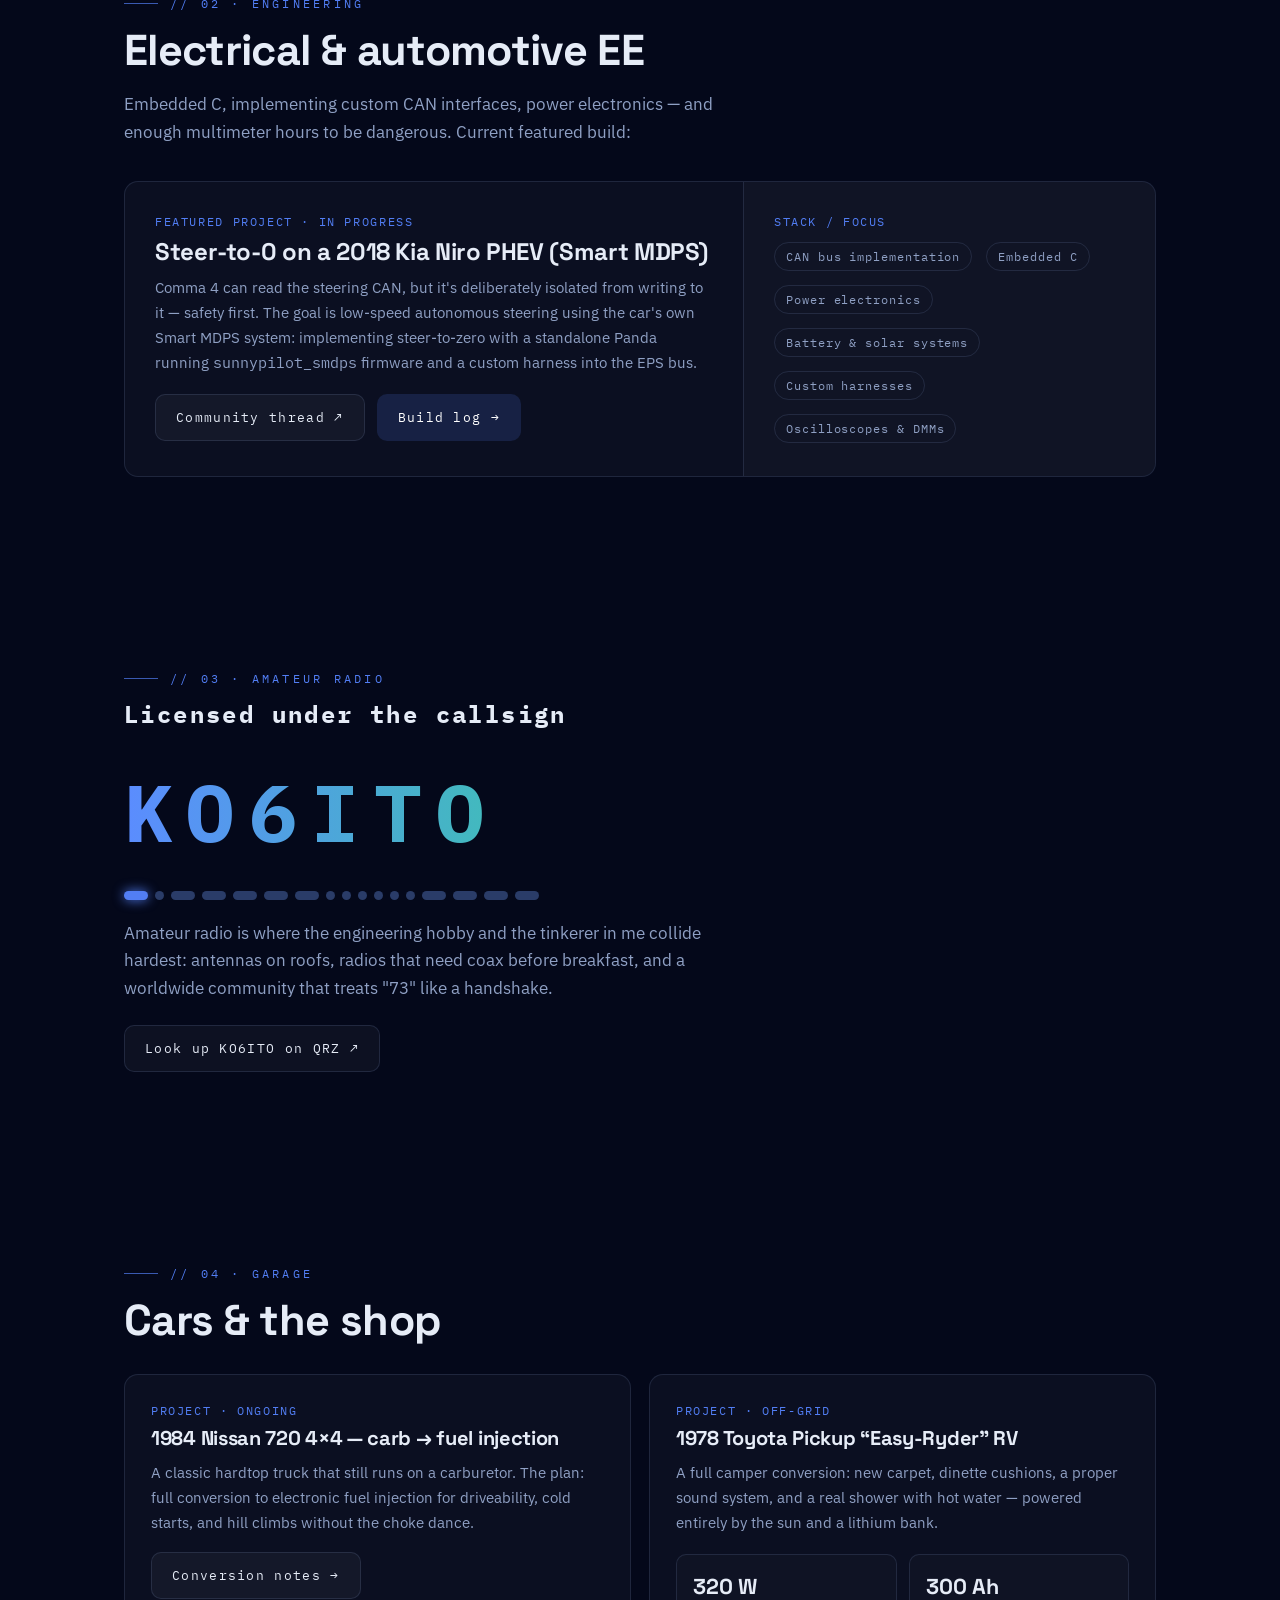
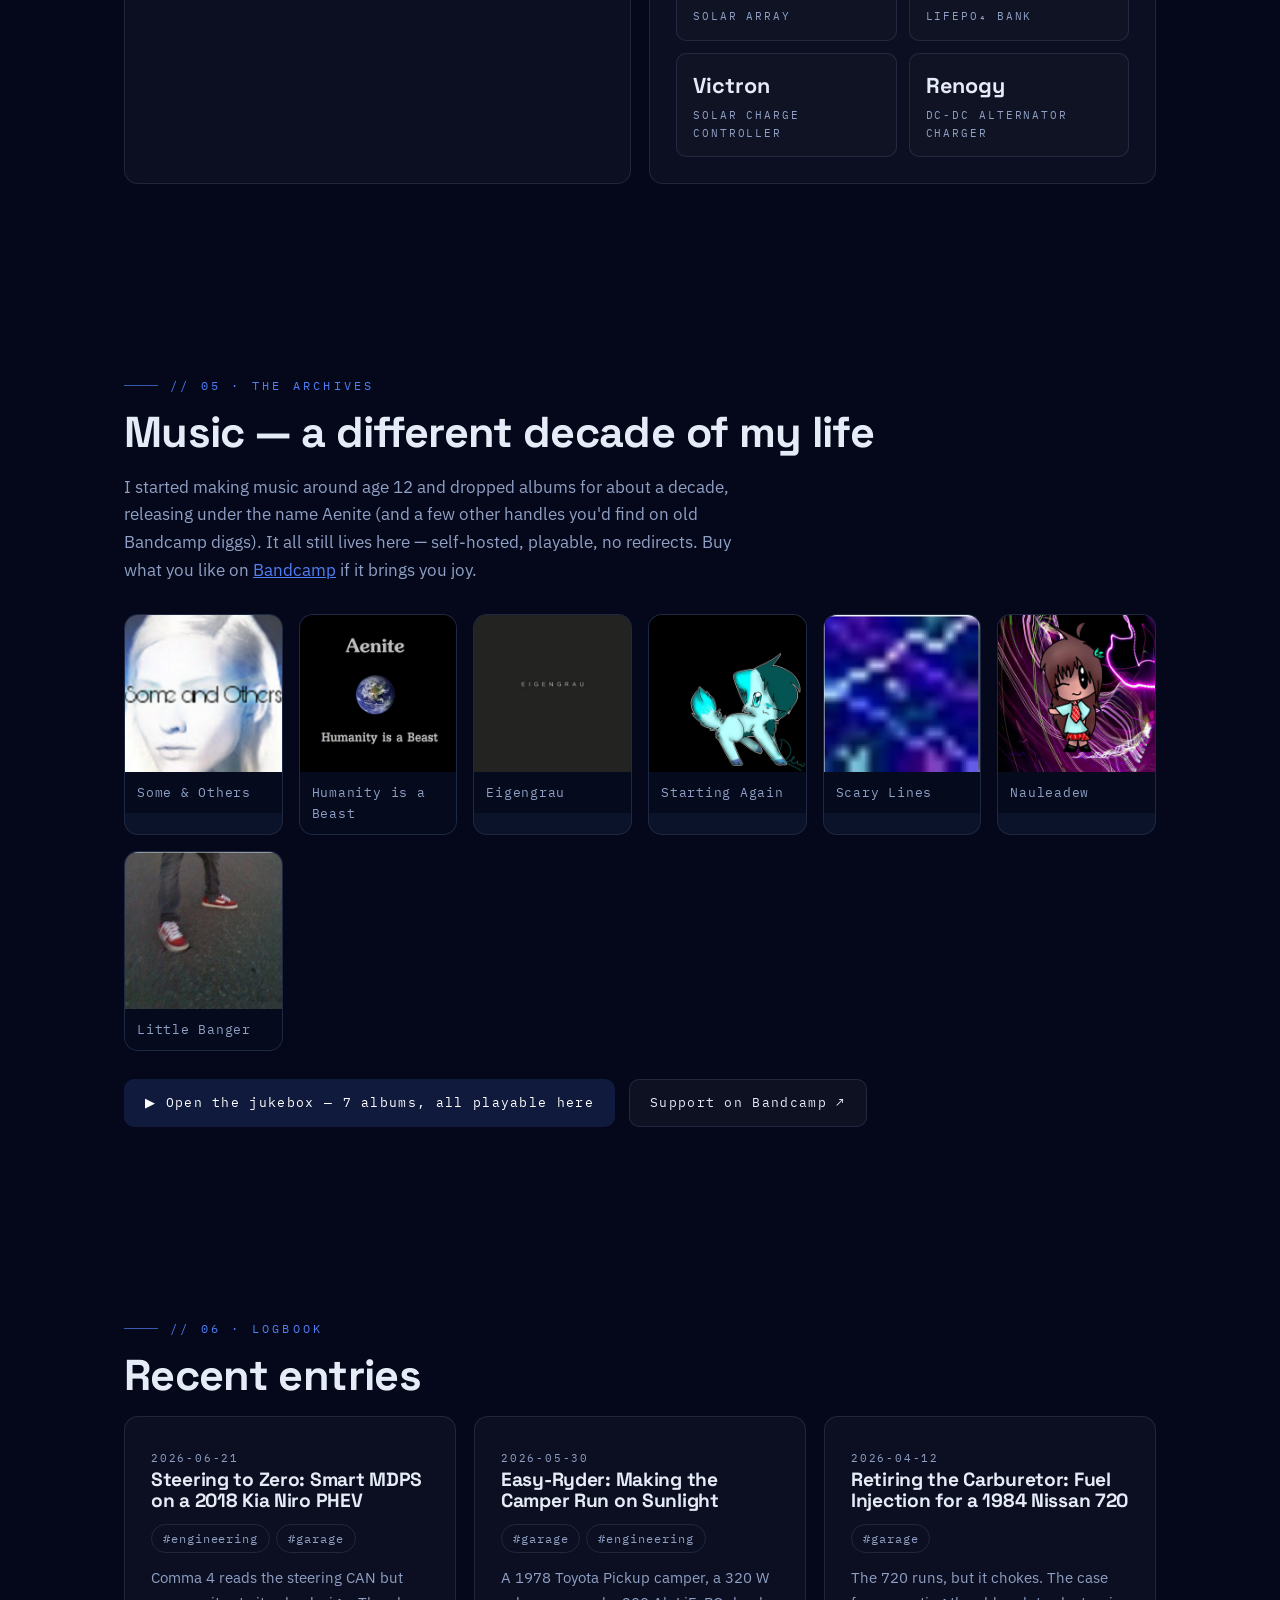
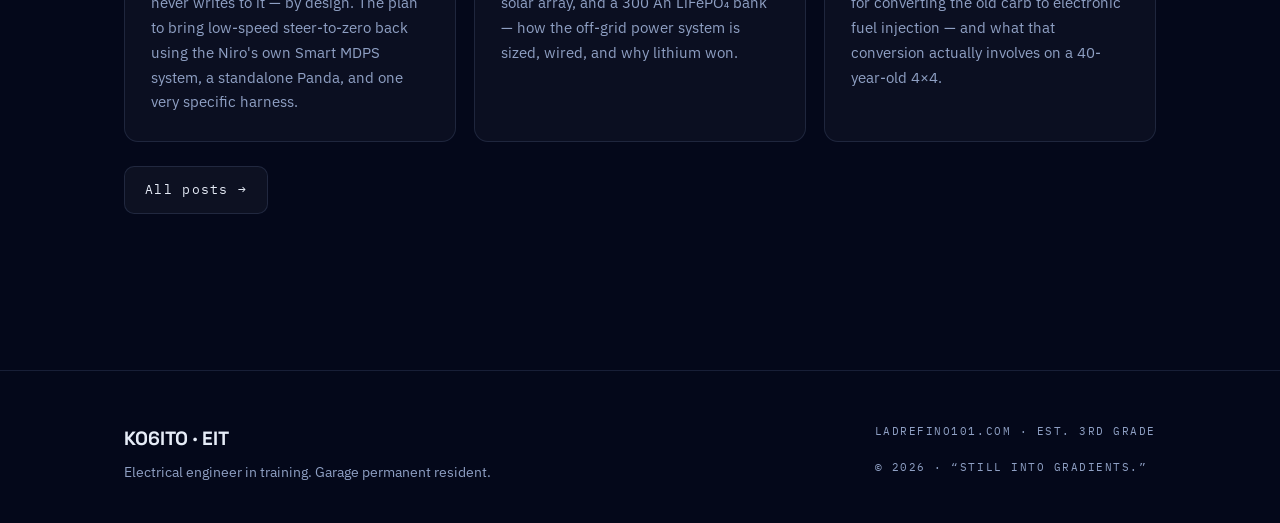
==== commit 8985b424: "Initial commit" ====
--- a/index.html
+++ b/index.html
@@ -3,8 +3,8 @@
 <head>
   <meta charset="UTF-8">
   <meta name="viewport" content="width=device-width, initial-scale=1.0">
-  <title>Alex Benitez — Electrical Engineer · KO6ITO · Garage</title>
-  <meta name="description" content="Alex Benitez (Alejandro Benitez), EIT — electrical engineer, amateur radio operator KO6ITO, and garage builder. Projects in automotive electronics, off-grid solar, and a music archive from another decade of my life.">
+  <title>Electrical Engineer · KO6ITO · Garage — ladrefino101</title>
+  <meta name="description" content="KO6ITO, EIT — electrical engineer, amateur radio operator, and garage builder. Projects in automotive electronics, off-grid solar, and a music archive from another decade of my life.">
   <link rel="icon" type="image/svg+xml" href="favicon.svg">
   <link rel="preconnect" href="https://fonts.googleapis.com">
   <link rel="preconnect" href="https://fonts.gstatic.com" crossorigin>
@@ -43,8 +43,8 @@
 <!-- ================= HERO ================= -->
 <header class="hero wrap">
   <div>
-    <p class="hero-formal">Alejandro Benitez · EIT — Electrical Engineer in Training</p>
-    <h1 class="hero-name">Alex&nbsp;Benitez<span style="color:var(--acc)">.</span></h1>
+    <p class="hero-formal">EIT — Electrical Engineer in Training</p>
+    <h1 class="hero-name">KO6ITO<span style="color:var(--acc)">.</span></h1>
     <div class="hero-role" role="list">
       <span class="role-chip" role="listitem"><b>/</b> Electrical &amp; automotive engineering</span>
       <span class="role-chip" role="listitem"><b>/</b> Amateur radio · KO6ITO</span>
@@ -62,7 +62,7 @@
     <h2 class="sec-title">Who is this guy?</h2>
     <div class="grid-2" style="align-items:start">
       <div>
-        <p class="lede">I'm Alex — Alejandro Benitez. I'm an electrical engineer in training (EIT) who works on the interesting intersection of power electronics, embedded systems, and things with wheels. By day it's circuit boards, CAN buses, and battery math; by evening it's soldering stations, 2 m antennas, and whatever project is currently upside down in the garage.</p>
+        <p class="lede">I'm an electrical engineer in training (EIT) who works on the interesting intersection of power electronics, embedded systems, and things with wheels. By day it's circuit boards, CAN buses, and battery math; by evening it's soldering stations, 2 m antennas, and whatever project is currently upside down in the garage.</p>
         <p class="lede">This site is a continuation of my old personal page from ~20 years ago — same person, newer decade. The music I made as a kid lives here too, under its own roof. More on that when you scroll to the bottom.</p>
       </div>
       <div class="card" style="margin-top:18px">
@@ -70,7 +70,7 @@
         <table class="spec-table">
           <tr><td>handle</td><td>ladrefino101</td></tr>
           <tr><td>era</td><td>3rd grade, RuneScape</td></tr>
-          <tr><td>origin story</td><td>A friend of mine — also named Alex (Estrada) — helped me set up my first account. His in-game display name was “Ladref”, so he coined <b>ladrefino101</b> for me on the spot.</td></tr>
+          <tr><td>origin story</td><td>A friend of mine helped me set up my first account. His in-game display name was “Ladref”, so he coined <b>ladrefino101</b> for me on the spot.</td></tr>
           <tr><td>status</td><td>still in use 20+ years later. Commitment level: high.</td></tr>
         </table>
       </div>
@@ -193,14 +193,13 @@
 <footer>
   <div class="wrap foot-grid">
     <div>
-      <div class="foot-name">Alex Benitez · Alejandro Benitez, EIT</div>
-      <div class="foot-sub">Electrical engineer in training. KO6ITO. Garage permanent resident.</div>
-      <!-- EDIT ME: update email / socials -->
-      <a href="mailto:adesas99@gmail.com" style="color:var(--acc)">adesas99@gmail.com</a>
+      <div class="foot-name">KO6ITO · EIT</div>
+      <div class="foot-sub">Electrical engineer in training. Garage permanent resident.</div>
+      <!-- EDIT ME: add socials -->
     </div>
     <div class="fine">
       ladrefino101.com · est. 3rd grade<br><br>
-      © <span data-year>2026</span> Alex Benitez · “Still into gradients.”
+      © <span data-year>2026</span> · “Still into gradients.”
     </div>
   </div>
 </footer>
